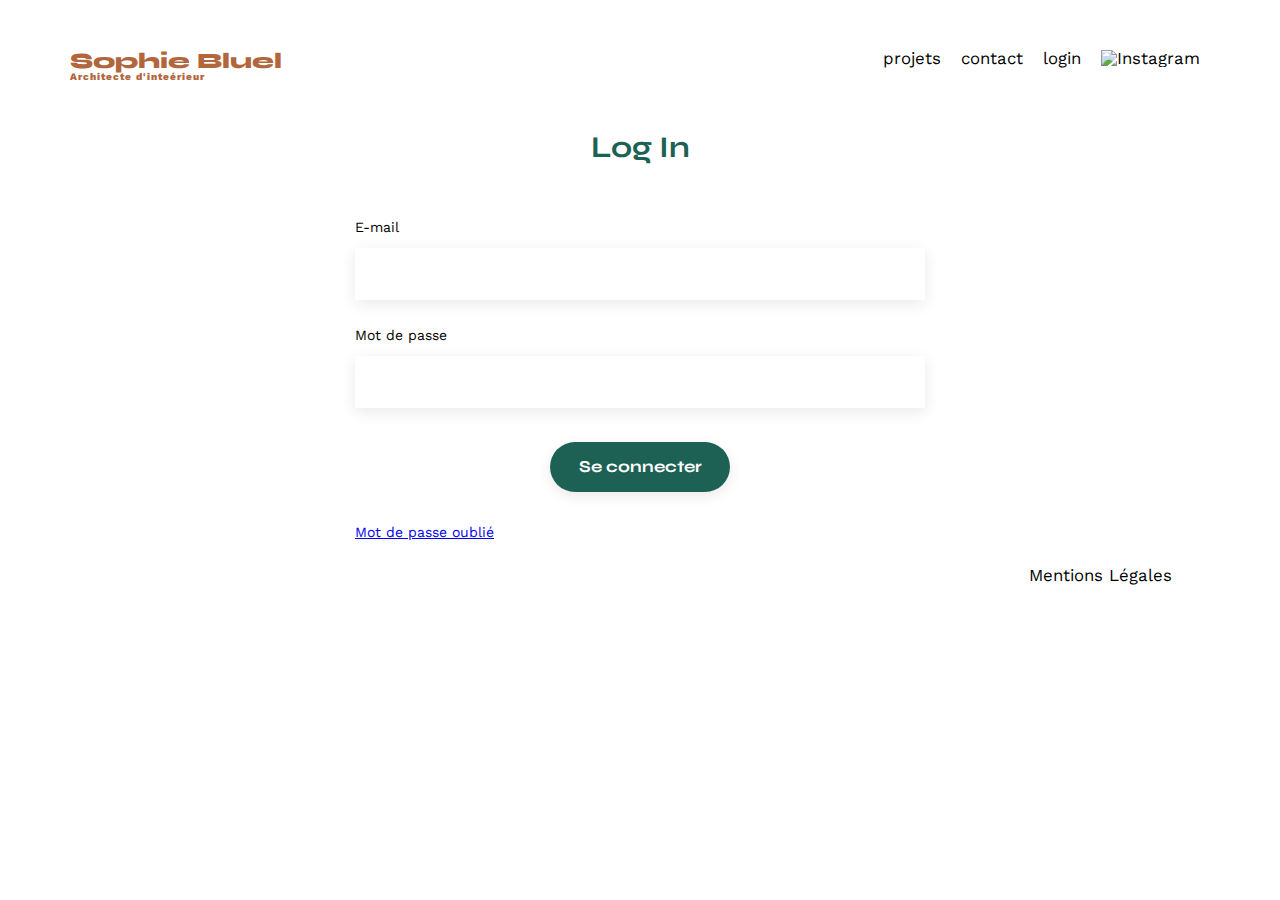
==== FrontEnd/login.html @ 958d7e05 "Login page script + filters btn styling" ====
<!DOCTYPE html>
<html lang="fr">
<head>
	<meta charset="UTF-8">
	<title>Sophie Bluel - Architecte d'intérieur</title>
	<meta name="viewport" content="width=device-width, initial-scale=1.0">
	<link rel="preconnect" href="https://fonts.googleapis.com">
	<link rel="preconnect" href="https://fonts.gstatic.com" crossorigin>
	<link href="https://fonts.googleapis.com/css2?family=Syne:wght@700;800&family=Work+Sans&display=swap" rel="stylesheet">
	<meta name="description" content="">
	<link rel="stylesheet" href="./assets/style.css">
</head>
<body>
<header>
	<h1>Sophie Bluel <span>Architecte d'inteérieur</span></h1>
	<nav>
		<ul>
			<li>projets</li>
			<li>contact</li>
			<li>login</li>
			<li><img src="./assets/icons/instagram.png" alt="Instagram"></li>
		</ul>
	</nav>
</header>
<main>
    <section id="contact">
        <h2>Log In</h2>
        <form id="login-form">
            <label for="email">E-mail</label>
            <input type="email" name="email" id="user-email">
            <label for="password">Mot de passe</label>
            <input type="password" name="password" id="user-password">
            <input type="submit" value="Se connecter" id="login-btn">
            <a href="#" class="">Mot de passe oublié</a>
        </form>
    </section>
</main>
<footer>
	<nav>
		<ul>
			<li>Mentions Légales</li>
		</ul>
	</nav>
</footer>
<script src="./assets/login.js"></script>
</body>
</html>
---- FrontEnd/assets/style.css ----
/* http://meyerweb.com/eric/tools/css/reset/
   v2.0 | 20110126
   License: none (public domain)
*/

html, body, div, span, applet, object, iframe,
h1, h2, h3, h4, h5, h6, p, blockquote, pre,
a, abbr, acronym, address, big, cite, code,
del, dfn, em, img, ins, kbd, q, s, samp,
small, strike, strong, sub, sup, tt, var,
b, u, i, center,
dl, dt, dd, ol, ul, li,
fieldset, form, label, legend,
table, caption, tbody, tfoot, thead, tr, th, td,
article, aside, canvas, details, embed,
figure, figcaption, footer, header, hgroup,
menu, nav, output, ruby, section, summary,
time, mark, audio, video {
	margin: 0;
	padding: 0;
	border: 0;
	font-size: 100%;
	font: inherit;
	vertical-align: baseline;
}
/* HTML5 display-role reset for older browsers */
article, aside, details, figcaption, figure,
footer, header, hgroup, menu, nav, section {
	display: block;
}
body {
	line-height: 1;
}
ol, ul {
	list-style: none;
}
blockquote, q {
	quotes: none;
}
blockquote:before, blockquote:after,
q:before, q:after {
	content: '';
	content: none;
}
table {
	border-collapse: collapse;
	border-spacing: 0;
}
/** end reset css**/
body {
	max-width: 1140px;
	margin:auto;
	font-family: 'Work Sans' ;
	font-size: 14px;
}
header {
	display: flex;
	justify-content: space-between;
	margin: 50px 0
}
section {
	margin: 50px 0
}

h1{
	display: flex;
	flex-direction: column;
	font-family: 'Syne';
	font-size: 22px;
	font-weight: 800;
	color: #B1663C
}

h1 > span {
	font-family: 'Work Sans';
	font-size:10px;
	letter-spacing: 0.1em;
;
}

h2{
	font-family: 'Syne';
	font-weight: 700;
	font-size: 30px;
	color: #1D6154
}
nav ul {
	display: flex;
	align-items: center;
	list-style-type: none;

}
nav li {
	padding: 0 10px;
	font-size: 1.2em;
}

li:hover {
	color: #B1663C;
}
#introduction {
	display: flex;
	align-items: center;
}
#introduction figure {
	flex: 1
}
#introduction img {
	display: block;
	margin: auto;
	width: 80%;
}

#introduction article {
	flex: 1
}
#introduction h2 {
	margin-bottom: 1em;
}

#introduction p {
	margin-bottom: 0.5em;
}
#portfolio h2 {
	text-align: center;
	margin-bottom: 1em;
}
.gallery {
	width: 100%;
	display: grid;
	grid-template-columns: 1fr 1fr 1fr;
	grid-column-gap: 20px;
	grid-row-gap: 20px;
}

.gallery img {
	width: 100%;

}
#contact {
	width: 50%;
margin: auto;
}
#contact > * {
	text-align: center;

}
#contact h2{
	margin-bottom: 20px;
}
#contact form {
	text-align: left;
	margin-top:30px;
	display: flex;
	flex-direction: column;
}

#contact input {
	height: 50px;
	font-size: 1.2em;
	border: none;
	box-shadow: 0px 4px 14px rgba(0, 0, 0, 0.09);
}
#contact label {
	margin: 2em 0 1em 0;
}
#contact textarea {
	border: none;
	box-shadow: 0px 4px 14px rgba(0, 0, 0, 0.09);
}

input[type="submit"], .filter-btn{
	font-family: 'Syne';
	font-weight: 700;
	color: white;
	background-color: #1D6154;
	text-align: center;
	border-radius: 60px;
}

.filters-list{
	display: flex;
	gap:10px;
	justify-content: center;
	margin:51px 0;
	
}
.filter-btn{
	padding:9px 30px;
}

input[type="submit"]{
	margin : 2em auto;
	width: 180px;
}

footer nav ul {
	display: flex;
	justify-content: flex-end;
	margin: 2em
}
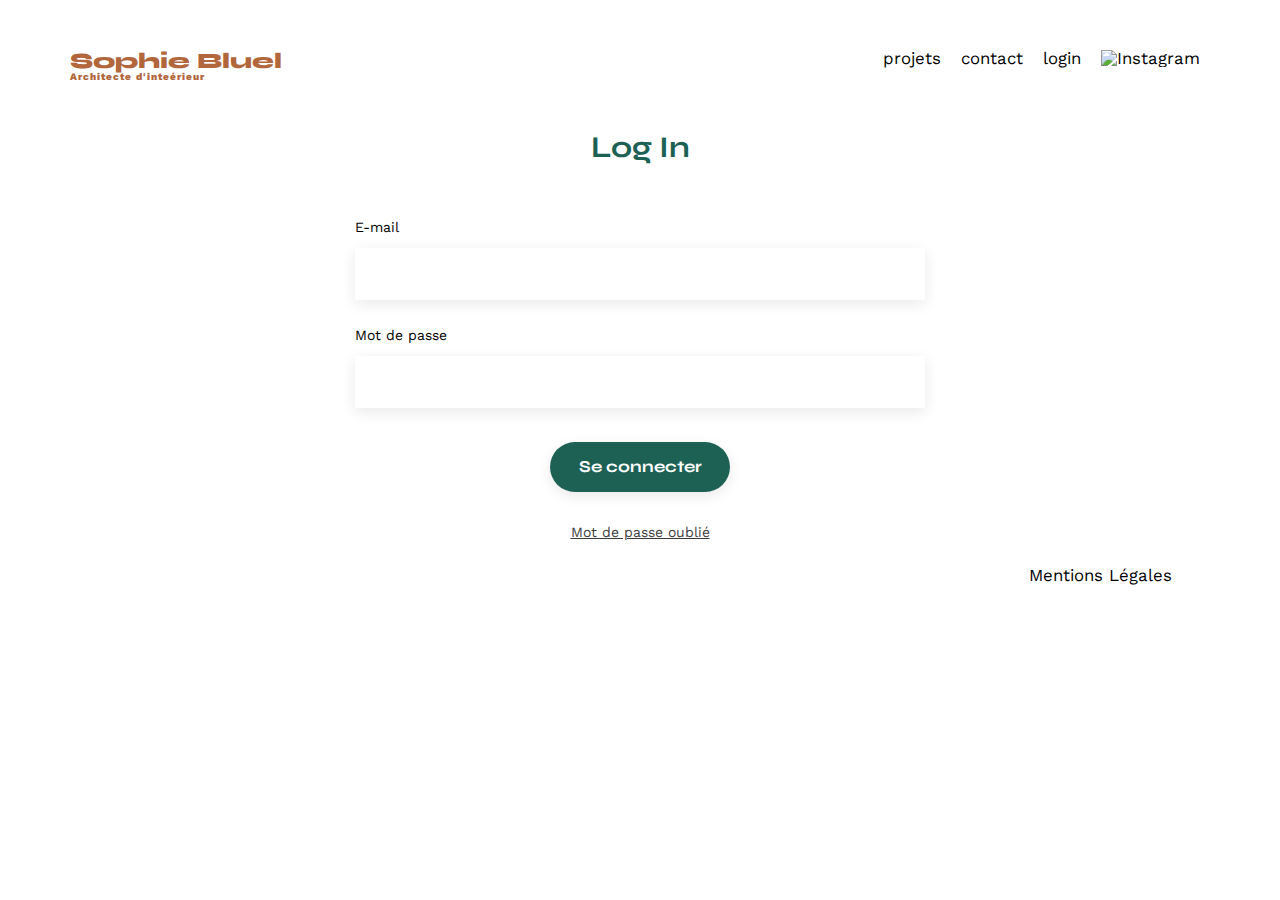
==== commit a88e1bb0: "Added edit bar + modal script + some css edits" ====
--- a/FrontEnd/login.html
+++ b/FrontEnd/login.html
@@ -25,13 +25,13 @@
 <main>
     <section id="contact">
         <h2>Log In</h2>
-        <form id="login-form">
+        <form id="login-form" action="index.html">
             <label for="email">E-mail</label>
             <input type="email" name="email" id="user-email">
             <label for="password">Mot de passe</label>
             <input type="password" name="password" id="user-password">
             <input type="submit" value="Se connecter" id="login-btn">
-            <a href="#" class="">Mot de passe oublié</a>
+            <a href="#" class="underlined-link">Mot de passe oublié</a>
         </form>
     </section>
 </main>
--- a/FrontEnd/assets/style.css
+++ b/FrontEnd/assets/style.css
@@ -169,13 +169,12 @@
 	box-shadow: 0px 4px 14px rgba(0, 0, 0, 0.09);
 }
 
-input[type="submit"], .filter-btn{
+input[type="submit"], .active-btn, .filter-btn{
 	font-family: 'Syne';
 	font-weight: 700;
-	color: white;
-	background-color: #1D6154;
 	text-align: center;
 	border-radius: 60px;
+	border:1px solid #1D6154;
 }
 
 .filters-list{
@@ -187,6 +186,14 @@
 }
 .filter-btn{
 	padding:9px 30px;
+	background-color: #fff;
+	color:#1D6154;
+	border-color:#1D6154;
+}
+
+input[type="submit"], .active-btn{
+	color: white;
+	background-color: #1D6154;
 }
 
 input[type="submit"]{
@@ -200,3 +207,75 @@
 	margin: 2em
 }
 
+.underlined-link{
+	color:#3D3D3D;
+	font-size:14px;
+	text-align: center;
+}
+
+.underlined-link:hover{
+	color:#B1663C;
+}
+
+.hidden{
+	display: none;
+}
+
+.visible{
+	display: flex;
+}
+
+#edit-bar{
+	background-color: #000;
+	padding:10px 0;
+	position: fixed;
+	top:0;
+	left: 0;
+	text-align: center;
+	width: 100%;
+}
+
+#modal-btn{
+	color:#fff;
+	text-decoration: none;
+	margin-right: 21px;
+}
+
+#js-modal{
+	width: 100%;
+	height: 100%;
+	top:0;
+	left: 0;
+	right:0;
+	bottom:0; 
+	position: fixed;
+	background: rgba(0,0,0,0.8);
+	justify-content: center;
+	align-items: center;
+}
+
+.js-modal-wrapper{
+	background-color: #fff;
+	border-radius: 10px;
+	max-width: 630px;
+	width: 100%;
+	text-align: center;
+	padding:30px;
+}
+
+.js-modal-wrapper h2{
+	font-family: 'Work Sans';
+	color:#000;
+	font-weight: 500;
+	font-size: 26px;
+}
+
+.js-modal-buttons{
+	display: flex;
+	justify-content: space-between;
+}
+
+#js-modal-close{
+	cursor:pointer;
+	font-size:12px;
+}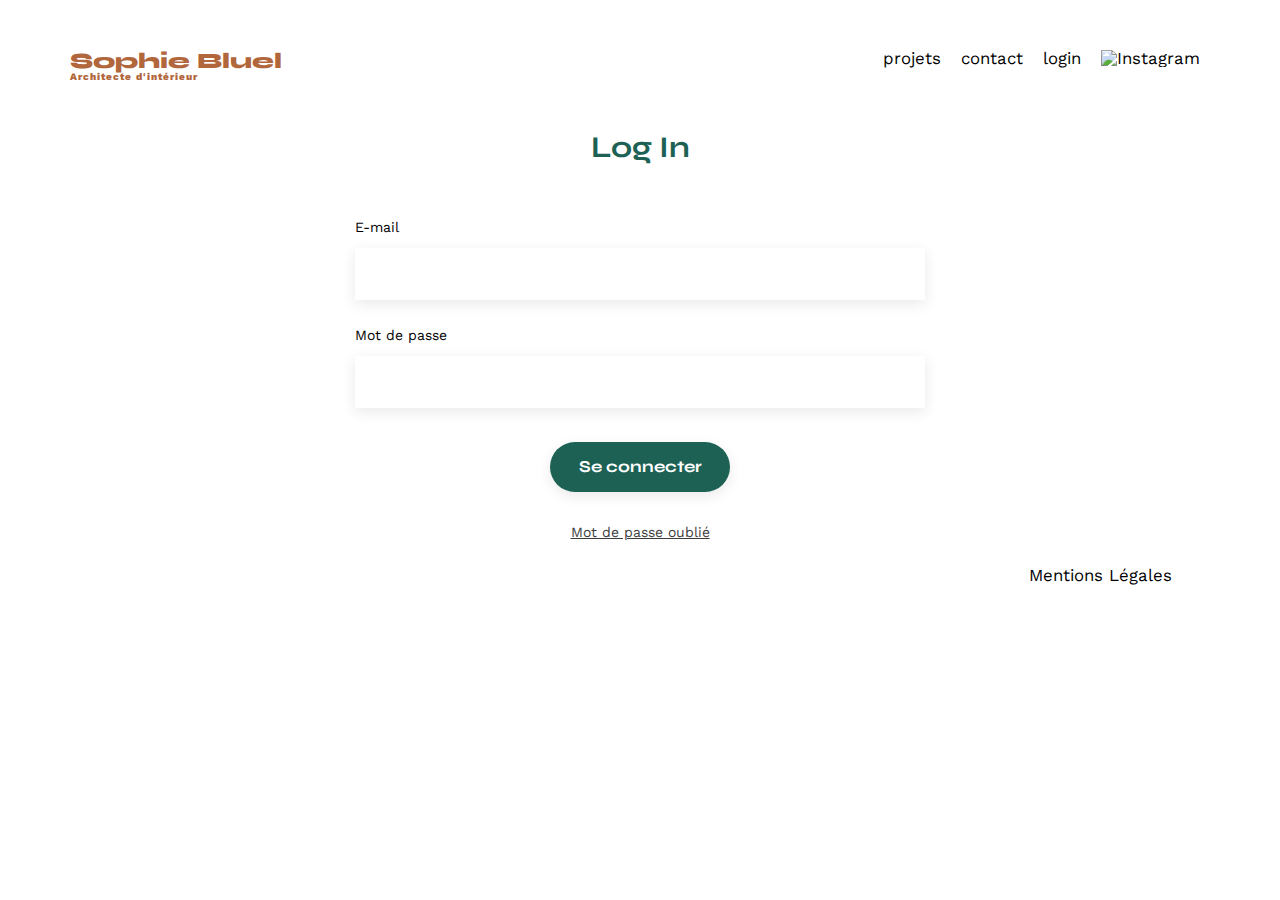
==== commit 1fe29503: "Edited logout button + modal script + CSS styling" ====
--- a/FrontEnd/login.html
+++ b/FrontEnd/login.html
@@ -12,7 +12,7 @@
 </head>
 <body>
 <header>
-	<h1>Sophie Bluel <span>Architecte d'inteérieur</span></h1>
+	<h1>Sophie Bluel <span>Architecte d'intérieur</span></h1>
 	<nav>
 		<ul>
 			<li>projets</li>
--- a/FrontEnd/assets/style.css
+++ b/FrontEnd/assets/style.css
@@ -123,7 +123,6 @@
 }
 #portfolio h2 {
 	text-align: center;
-	margin-bottom: 1em;
 }
 .gallery {
 	width: 100%;
@@ -235,12 +234,25 @@
 	width: 100%;
 }
 
-#modal-btn{
+.edit-btn{
+	background: none;
+	border: none;
+	padding: 0;
+	font: inherit;
+	cursor: pointer;
+	outline: inherit;
 	color:#fff;
 	text-decoration: none;
 	margin-right: 21px;
 }
 
+.edit-btn-alt{
+	color:#000;
+}
+
+
+
+/** Modal styling **/
 #js-modal{
 	width: 100%;
 	height: 100%;
@@ -252,6 +264,7 @@
 	background: rgba(0,0,0,0.8);
 	justify-content: center;
 	align-items: center;
+	animation:fadeIn 250ms ease-in-out;
 }
 
 .js-modal-wrapper{
@@ -268,14 +281,34 @@
 	color:#000;
 	font-weight: 500;
 	font-size: 26px;
+	margin-bottom: 46px;
 }
 
 .js-modal-buttons{
 	display: flex;
-	justify-content: space-between;
+	justify-content: flex-end;
 }
 
 #js-modal-close{
 	cursor:pointer;
-	font-size:12px;
+	font-size:20px;
+}
+
+.modal-hidden{
+	display: none;
+}
+
+
+/** Reusable CSS classes **/
+.d-flex{
+	display: flex;
+}
+
+.flex-center{
+	align-items:center;
+	justify-content: center;
+}
+
+i.fa-pen-to-square{
+	margin-right:8px;
 }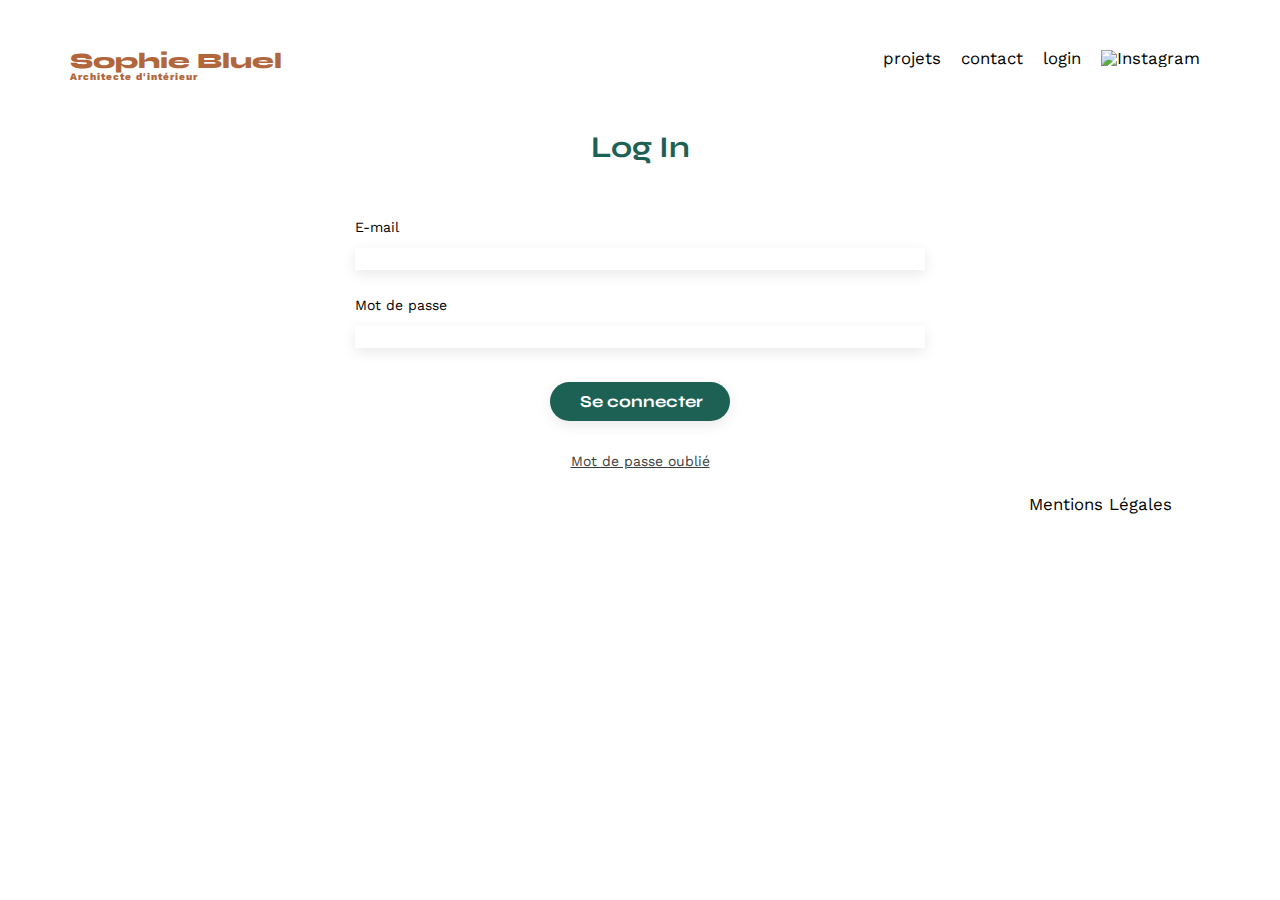
==== commit ee562688: "Initialized SASS and made new files" ====
--- a/FrontEnd/login.html
+++ b/FrontEnd/login.html
@@ -8,7 +8,7 @@
 	<link rel="preconnect" href="https://fonts.gstatic.com" crossorigin>
 	<link href="https://fonts.googleapis.com/css2?family=Syne:wght@700;800&family=Work+Sans&display=swap" rel="stylesheet">
 	<meta name="description" content="">
-	<link rel="stylesheet" href="./assets/style.css">
+	<link rel="stylesheet" href="./assets/main.css">
 </head>
 <body>
 <header>
@@ -30,6 +30,7 @@
             <input type="email" name="email" id="user-email">
             <label for="password">Mot de passe</label>
             <input type="password" name="password" id="user-password">
+			<p id="login-feedback"></p>
             <input type="submit" value="Se connecter" id="login-btn">
             <a href="#" class="underlined-link">Mot de passe oublié</a>
         </form>
--- a/FrontEnd/assets/main.css
+++ b/FrontEnd/assets/main.css
@@ -0,0 +1,383 @@
+/* http://meyerweb.com/eric/tools/css/reset/
+   v2.0 | 20110126
+   License: none (public domain)
+*/
+html, body, div, span, applet, object, iframe,
+h1, h2, h3, h4, h5, h6, p, blockquote, pre,
+a, abbr, acronym, address, big, cite, code,
+del, dfn, em, img, ins, kbd, q, s, samp,
+small, strike, strong, sub, sup, tt, var,
+b, u, i, center,
+dl, dt, dd, ol, ul, li,
+fieldset, form, label, legend,
+table, caption, tbody, tfoot, thead, tr, th, td,
+article, aside, canvas, details, embed,
+figure, figcaption, footer, header, hgroup,
+menu, nav, output, ruby, section, summary,
+time, mark, audio, video {
+  margin: 0;
+  padding: 0;
+  border: 0;
+  font-size: 100%;
+  font: inherit;
+  vertical-align: baseline;
+}
+
+/* HTML5 display-role reset for older browsers */
+article, aside, details, figcaption, figure,
+footer, header, hgroup, menu, nav, section {
+  display: block;
+}
+
+body {
+  line-height: 1;
+}
+
+ol, ul {
+  list-style: none;
+}
+
+blockquote, q {
+  quotes: none;
+}
+
+blockquote:before, blockquote:after,
+q:before, q:after {
+  content: "";
+  content: none;
+}
+
+table {
+  border-collapse: collapse;
+  border-spacing: 0;
+}
+
+/** end reset css**/
+/* Color variables */
+/* Other variables */
+/* Function to convert into Rem units */
+body {
+  max-width: 71.25rem;
+  margin: auto;
+  font-family: "Work Sans";
+  font-size: 0.875rem;
+}
+
+section {
+  margin: 3.125rem 0;
+}
+
+.hidden {
+  display: none;
+}
+
+.visible {
+  display: flex;
+}
+
+/** Reusable CSS classes **/
+.d-flex {
+  display: flex;
+}
+
+.flex-center {
+  align-items: center;
+  justify-content: center;
+}
+
+h1 {
+  display: flex;
+  flex-direction: column;
+  font-family: "Syne", sans-serif;
+  font-size: 1.375rem;
+  font-weight: 800;
+  color: #B1663C;
+}
+h1 > span {
+  font-family: "Work Sans", sans-serif;
+  font-size: 0.625rem;
+  letter-spacing: 0.1em;
+}
+
+h2 {
+  font-family: "Syne", sans-serif;
+  font-weight: 700;
+  font-size: 1.875rem;
+  color: #1D6154;
+}
+
+input[type=submit], .btn, .active-btn, .filter-btn {
+  font-family: "Syne", sans-serif;
+  font-weight: 700;
+  text-align: center;
+  border-radius: 3.75rem;
+  border: 1px solid #1D6154;
+  text-decoration: none;
+  padding: 0.5625rem 1.875rem;
+}
+
+.filters-list {
+  display: flex;
+  gap: 0.625rem;
+  justify-content: center;
+  margin: 3.1875rem 0;
+}
+
+.filter-btn {
+  background-color: #FFF;
+  color: #1D6154;
+  border-color: #1D6154;
+}
+
+input[type=submit], .active-btn {
+  color: #FFF;
+  background-color: #1D6154;
+}
+
+input[type=submit] {
+  margin: 2em auto;
+  width: 11.25rem;
+}
+
+.w-btn {
+  background-color: #FFF;
+  color: #000;
+  padding: 0.6875rem 1.4375rem;
+  display: inline-block;
+  border-color: #FFF;
+  font-family: "Work Sans";
+}
+
+.underlined-link {
+  color: #3D3D3D;
+  font-size: 0.875rem;
+  text-align: center;
+  display: block;
+}
+.underlined-link:hover {
+  color: #B1663C;
+}
+
+.colored-link {
+  color: #B1663C;
+  text-decoration: none;
+  font-size: 0.875rem;
+  text-align: center;
+  margin-top: 1.4375rem;
+  display: block;
+}
+
+.edit-btn {
+  background: none;
+  border: none;
+  padding: 0;
+  font: inherit;
+  cursor: pointer;
+  outline: inherit;
+  color: #FFF;
+  text-decoration: none;
+  margin-right: 1.3125rem;
+}
+
+.edit-btn-alt {
+  color: #000;
+}
+
+.delete-btn {
+  background-color: #000;
+  padding: 0.25rem;
+  border-radius: 0.125rem;
+  position: absolute;
+  top: 0.625rem;
+  right: 0.625rem;
+  color: #FFF;
+  border: none;
+}
+
+@keyframes fadeIn {
+  0% {
+    opacity: 0;
+  }
+  100% {
+    opacity: 1;
+  }
+}
+@keyframes slideInTop {
+  0% {
+    transform: translateY(-50%);
+  }
+  100% {
+    transform: translateY(0);
+  }
+}
+/** Modal styling **/
+#js-modal {
+  width: 100%;
+  height: 100%;
+  top: 0;
+  left: 0;
+  right: 0;
+  bottom: 0;
+  position: fixed;
+  background: rgba(0, 0, 0, 0.8);
+  justify-content: center;
+  align-items: center;
+  animation: fadeIn 300ms ease-in-out;
+}
+
+.js-modal-wrapper {
+  background-color: #fff;
+  border-radius: 10px;
+  max-width: 630px;
+  width: 100%;
+  text-align: center;
+  padding: 30px;
+}
+
+.js-modal-wrapper h2 {
+  font-family: "Work Sans";
+  color: #000;
+  font-weight: 500;
+  font-size: 26px;
+}
+
+.js-modal-buttons {
+  display: flex;
+  justify-content: flex-end;
+}
+
+#js-modal-close {
+  cursor: pointer;
+  font-size: 20px;
+}
+
+.modal-hidden {
+  display: none;
+}
+
+#js-modal-gallery {
+  display: grid;
+  grid-template-columns: repeat(5, 1fr);
+  gap: 10px;
+  margin: 46px 0;
+}
+
+#js-modal-gallery figure {
+  position: relative;
+}
+
+#js-modal-gallery img {
+  max-width: 100%;
+}
+
+#js-modal-form {
+  display: none;
+}
+
+header {
+  display: flex;
+  justify-content: space-between;
+  margin: 3.125rem 0;
+}
+
+nav ul {
+  display: flex;
+  align-items: center;
+  list-style-type: none;
+}
+
+nav li {
+  padding: 0 10px;
+  font-size: 1.2em;
+}
+
+li:hover {
+  color: #B1663C;
+}
+
+#edit-bar {
+  background-color: #000;
+  padding: 0.625rem 0;
+  position: fixed;
+  top: 0;
+  left: 0;
+  text-align: center;
+  width: 100%;
+}
+
+footer nav ul {
+  display: flex;
+  justify-content: flex-end;
+  margin: 2em;
+}
+
+#introduction {
+  display: flex;
+  align-items: center;
+}
+#introduction figure {
+  flex: 1;
+}
+#introduction img {
+  display: block;
+  margin: auto;
+  width: 80%;
+}
+#introduction article {
+  flex: 1;
+}
+#introduction h2 {
+  margin-bottom: 1em;
+}
+#introduction p {
+  margin-bottom: 0.5em;
+}
+
+.gallery {
+  width: 100%;
+  display: grid;
+  grid-template-columns: 1fr 1fr 1fr;
+  grid-column-gap: 1.25rem;
+  grid-row-gap: 1.25rem;
+  margin-top: 5.6875rem;
+}
+.gallery img {
+  width: 100%;
+}
+
+#portfolio h2 {
+  text-align: center;
+}
+
+#contact {
+  width: 50%;
+  margin: auto;
+}
+#contact > * {
+  text-align: center;
+}
+#contact h2 {
+  margin-bottom: 20px;
+}
+#contact form {
+  text-align: left;
+  margin-top: 30px;
+  display: flex;
+  flex-direction: column;
+}
+#contact input {
+  font-size: 1.2em;
+  border: none;
+  box-shadow: 0px 4px 14px rgba(0, 0, 0, 0.09);
+}
+#contact textarea {
+  border: none;
+  box-shadow: 0px 4px 14px rgba(0, 0, 0, 0.09);
+}
+#contact label {
+  margin: 2em 0 1em 0;
+}
+
+i.fa-pen-to-square {
+  margin-right: 8px;
+}/*# sourceMappingURL=main.css.map */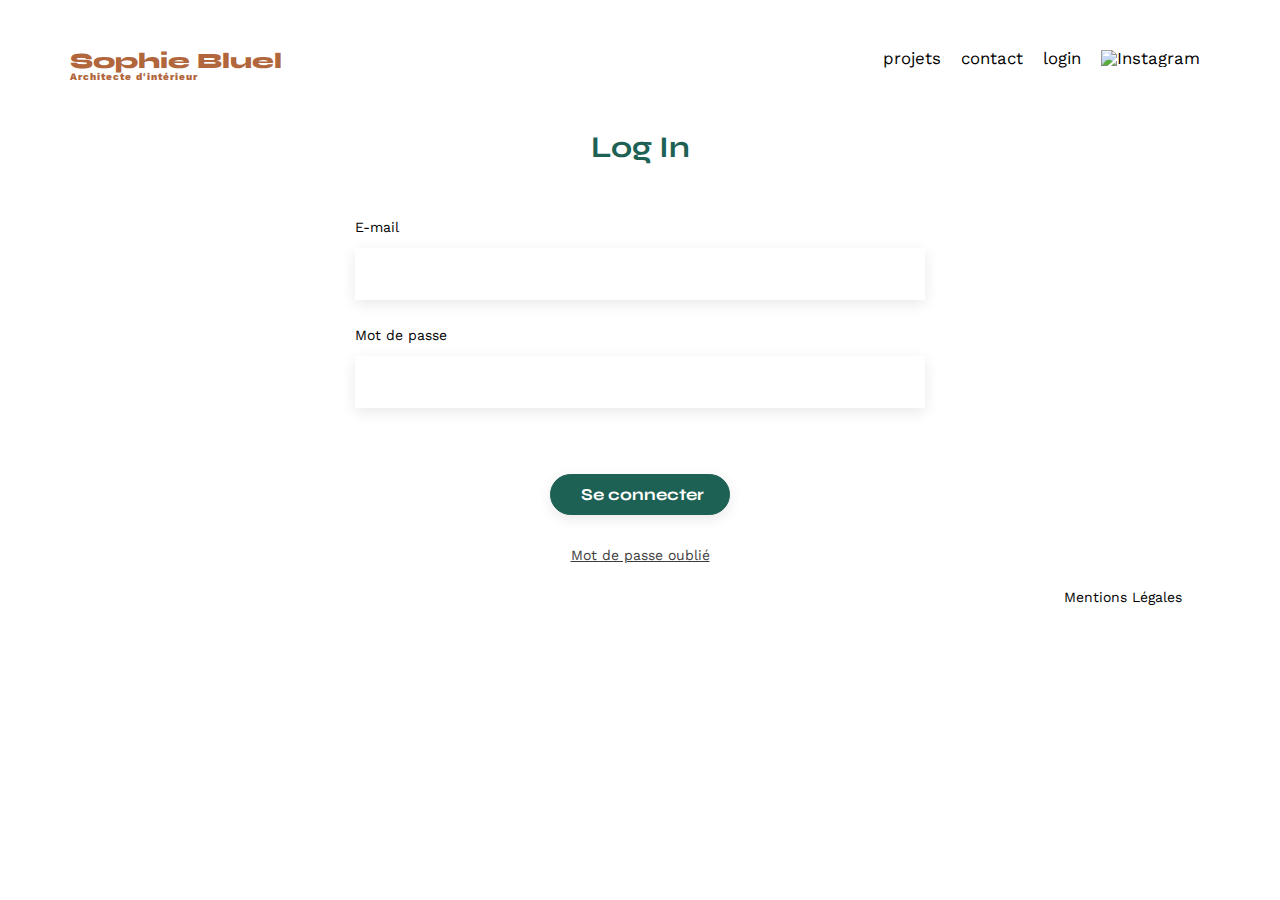
==== commit f5ff5d46: "W3C validator error fixes, SCSS styling and login validation script" ====
--- a/FrontEnd/login.html
+++ b/FrontEnd/login.html
@@ -9,6 +9,8 @@
 	<link href="https://fonts.googleapis.com/css2?family=Syne:wght@700;800&family=Work+Sans&display=swap" rel="stylesheet">
 	<meta name="description" content="">
 	<link rel="stylesheet" href="./assets/main.css">
+	<!-- Font Awesome CDN -->
+    <script src="https://kit.fontawesome.com/247f8df8c0.js" crossorigin="anonymous"></script>
 </head>
 <body>
 <header>
@@ -23,12 +25,12 @@
 	</nav>
 </header>
 <main>
-    <section id="contact">
+    <section id="login-container">
         <h2>Log In</h2>
         <form id="login-form" action="index.html">
-            <label for="email">E-mail</label>
+            <label for="user-email">E-mail</label>
             <input type="email" name="email" id="user-email">
-            <label for="password">Mot de passe</label>
+            <label for="user-password">Mot de passe</label>
             <input type="password" name="password" id="user-password">
 			<p id="login-feedback"></p>
             <input type="submit" value="Se connecter" id="login-btn">
--- a/FrontEnd/assets/main.css
+++ b/FrontEnd/assets/main.css
@@ -67,12 +67,29 @@
   margin: 3.125rem 0;
 }
 
+form {
+  text-align: left;
+  margin-top: 30px;
+  display: flex;
+  flex-direction: column;
+}
+form input, form select, form textarea {
+  font-size: 1.2em;
+  border: none;
+  box-shadow: 0px 4px 14px rgba(0, 0, 0, 0.09);
+  padding: 1rem;
+}
+form label {
+  text-align: left;
+  margin: 2em 0 1em 0;
+}
+
 .hidden {
-  display: none;
+  display: none !important;
 }
 
 .visible {
-  display: flex;
+  display: flex !important;
 }
 
 /** Reusable CSS classes **/
@@ -110,23 +127,24 @@
   font-family: "Syne", sans-serif;
   font-weight: 700;
   text-align: center;
-  border-radius: 3.75rem;
+  border-radius: 60px;
   border: 1px solid #1D6154;
   text-decoration: none;
   padding: 0.5625rem 1.875rem;
 }
 
 .filters-list {
-  display: flex;
   gap: 0.625rem;
+  margin: 3.1875rem 0;
+  display: flex;
   justify-content: center;
-  margin: 3.1875rem 0;
 }
 
 .filter-btn {
   background-color: #FFF;
   color: #1D6154;
   border-color: #1D6154;
+  cursor: pointer;
 }
 
 input[type=submit], .active-btn {
@@ -159,7 +177,7 @@
 }
 
 .colored-link {
-  color: #B1663C;
+  color: #D65353;
   text-decoration: none;
   font-size: 0.875rem;
   text-align: center;
@@ -177,21 +195,21 @@
   color: #FFF;
   text-decoration: none;
   margin-right: 1.3125rem;
+  font-size: 1rem;
 }
 
 .edit-btn-alt {
   color: #000;
 }
 
-.delete-btn {
+.delete-btn, .move-btn {
+  width: 1.5rem;
   background-color: #000;
   padding: 0.25rem;
   border-radius: 0.125rem;
-  position: absolute;
-  top: 0.625rem;
-  right: 0.625rem;
   color: #FFF;
   border: none;
+  cursor: pointer;
 }
 
 @keyframes fadeIn {
@@ -214,12 +232,10 @@
 #js-modal {
   width: 100%;
   height: 100%;
+  position: fixed;
   top: 0;
   left: 0;
-  right: 0;
-  bottom: 0;
-  position: fixed;
-  background: rgba(0, 0, 0, 0.8);
+  background: rgba(0, 0, 0, 0.4);
   justify-content: center;
   align-items: center;
   animation: fadeIn 300ms ease-in-out;
@@ -227,28 +243,37 @@
 
 .js-modal-wrapper {
   background-color: #fff;
-  border-radius: 10px;
-  max-width: 630px;
+  border-radius: 0.625rem;
+  max-width: 39.375rem;
   width: 100%;
   text-align: center;
-  padding: 30px;
-}
-
+  padding: 1.875rem;
+}
 .js-modal-wrapper h2 {
   font-family: "Work Sans";
   color: #000;
   font-weight: 500;
-  font-size: 26px;
-}
-
-.js-modal-buttons {
+  font-size: 1.625rem;
+}
+.js-modal-wrapper .js-modal-buttons {
   display: flex;
   justify-content: flex-end;
 }
-
-#js-modal-close {
+.js-modal-wrapper .js-modal-buttons button {
+  font-family: inherit; /* 1 */
+  font-size: 100%; /* 1 */
+  line-height: 1.15; /* 1 */
+  margin: 0; /* 2 */
+  background: transparent;
+  border: none;
+}
+.js-modal-wrapper #js-modal-close {
   cursor: pointer;
-  font-size: 20px;
+  font-size: 1.25rem;
+}
+.js-modal-wrapper .js-modal-cta {
+  padding-top: 2.375rem;
+  border-top: 1px solid #B3B3B3;
 }
 
 .modal-hidden {
@@ -258,20 +283,34 @@
 #js-modal-gallery {
   display: grid;
   grid-template-columns: repeat(5, 1fr);
-  gap: 10px;
-  margin: 46px 0;
-}
-
+  gap: 0.625rem;
+  margin: 2.875rem 0;
+}
 #js-modal-gallery figure {
   position: relative;
-}
-
+  text-align: left;
+}
 #js-modal-gallery img {
   max-width: 100%;
 }
 
 #js-modal-form {
   display: none;
+  flex-direction: column;
+}
+
+.js-modal-gallery-btn {
+  position: absolute;
+  top: 0.625rem;
+  right: 0.625rem;
+  display: flex;
+  flex-direction: row-reverse;
+  gap: 0.25rem;
+}
+
+.file-container {
+  background-color: #E8F1F6;
+  border-radius: 0.1875rem;
 }
 
 header {
@@ -279,30 +318,38 @@
   justify-content: space-between;
   margin: 3.125rem 0;
 }
-
-nav ul {
+header nav ul {
   display: flex;
   align-items: center;
+  justify-content: center;
   list-style-type: none;
 }
-
-nav li {
-  padding: 0 10px;
+header nav ul li {
+  padding: 0 0.625rem;
   font-size: 1.2em;
 }
-
-li:hover {
+header nav ul li:hover {
   color: #B1663C;
+}
+header nav ul li img {
+  width: 1.1875rem;
+}
+header nav ul li a {
+  text-decoration: none;
+}
+header nav ul li a:visited {
+  color: #000;
 }
 
 #edit-bar {
   background-color: #000;
   padding: 0.625rem 0;
+  text-align: center;
+  width: 100%;
   position: fixed;
   top: 0;
   left: 0;
-  text-align: center;
-  width: 100%;
+  z-index: 1;
 }
 
 footer nav ul {
@@ -348,6 +395,9 @@
 #portfolio h2 {
   text-align: center;
 }
+#portfolio button {
+  margin-left: 1.9375rem;
+}
 
 #contact {
   width: 50%;
@@ -359,25 +409,21 @@
 #contact h2 {
   margin-bottom: 20px;
 }
-#contact form {
-  text-align: left;
-  margin-top: 30px;
-  display: flex;
-  flex-direction: column;
-}
-#contact input {
-  font-size: 1.2em;
-  border: none;
-  box-shadow: 0px 4px 14px rgba(0, 0, 0, 0.09);
-}
-#contact textarea {
-  border: none;
-  box-shadow: 0px 4px 14px rgba(0, 0, 0, 0.09);
-}
-#contact label {
-  margin: 2em 0 1em 0;
-}
 
 i.fa-pen-to-square {
   margin-right: 8px;
+}
+
+#login-container {
+  text-align: center;
+  max-width: 50%;
+  margin: auto;
+}
+#login-container #login-feedback {
+  color: red;
+  font-weight: bold;
+  margin-top: 2rem;
+}
+#login-container #login-feedback i {
+  margin-right: 0.625rem;
 }/*# sourceMappingURL=main.css.map */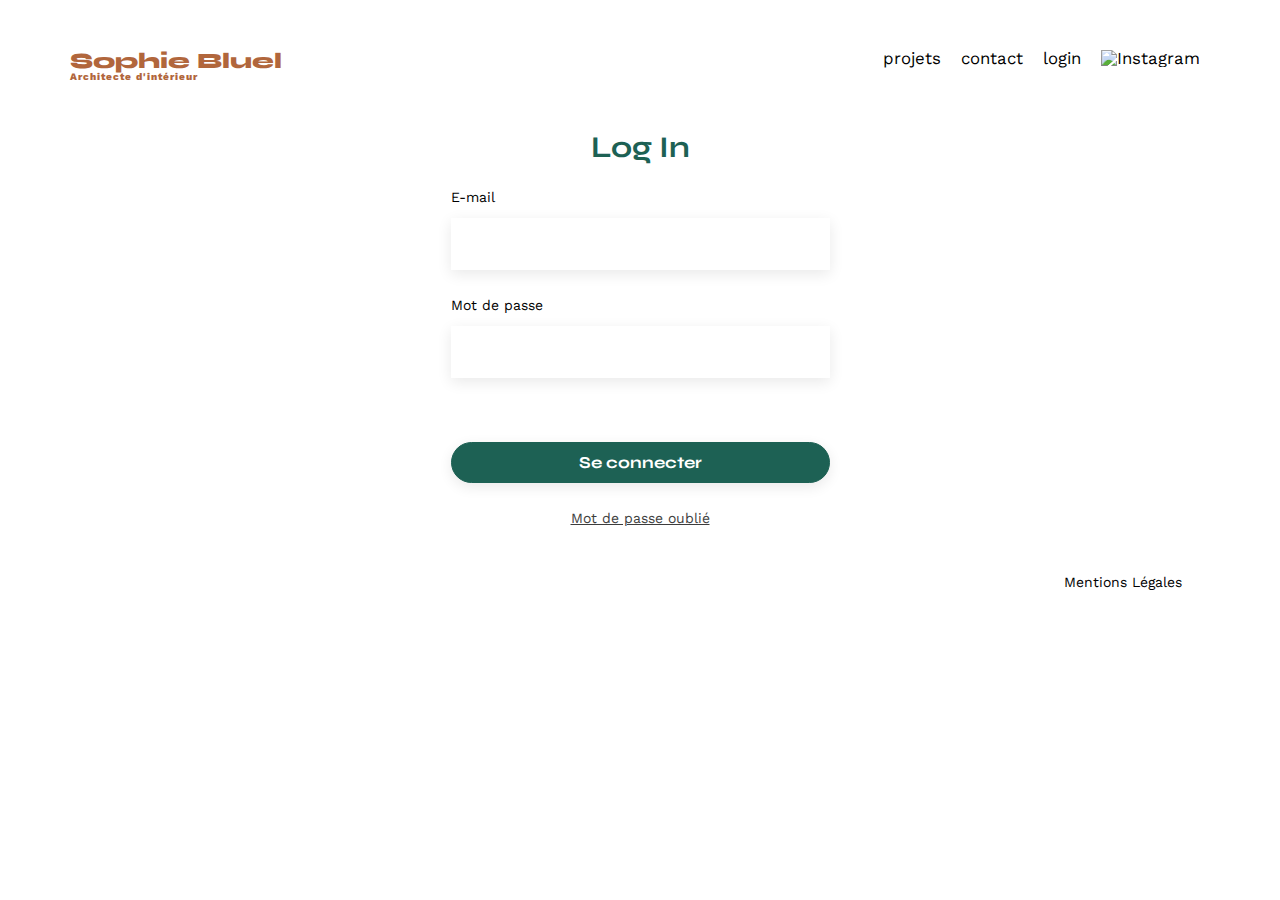
==== commit 788eb4c6: "Added delete btn confirmation alert, added placeholder option (select), CSS styling (file-upload blo" ====
--- a/FrontEnd/login.html
+++ b/FrontEnd/login.html
@@ -32,8 +32,8 @@
             <input type="email" name="email" id="user-email">
             <label for="user-password">Mot de passe</label>
             <input type="password" name="password" id="user-password">
-			<p id="login-feedback"></p>
-            <input type="submit" value="Se connecter" id="login-btn">
+			<p id="error-feedback"></p>
+            <input type="submit" value="Se connecter" id="login-btn" class="btn btn--active">
             <a href="#" class="underlined-link">Mot de passe oublié</a>
         </form>
     </section>
--- a/FrontEnd/assets/main.css
+++ b/FrontEnd/assets/main.css
@@ -84,7 +84,7 @@
   margin: 2em 0 1em 0;
 }
 
-.hidden {
+.hidden, .admin-hidden {
   display: none !important;
 }
 
@@ -100,6 +100,15 @@
 .flex-center {
   align-items: center;
   justify-content: center;
+}
+
+#error-feedback {
+  color: #AD0404;
+  font-weight: bold;
+  margin: 2rem 0;
+}
+#error-feedback i {
+  margin-right: 0.625rem;
 }
 
 h1 {
@@ -123,7 +132,7 @@
   color: #1D6154;
 }
 
-input[type=submit], .btn, .active-btn, .filter-btn {
+.btn {
   font-family: "Syne", sans-serif;
   font-weight: 700;
   text-align: center;
@@ -132,32 +141,19 @@
   text-decoration: none;
   padding: 0.5625rem 1.875rem;
 }
-
-.filters-list {
-  gap: 0.625rem;
-  margin: 3.1875rem 0;
-  display: flex;
-  justify-content: center;
-}
-
-.filter-btn {
+.btn--upload {
+  border-color: #CBD6DC;
+  background-color: #CBD6DC;
+  color: #306685;
+  font-family: "Work Sans", sans-serif;
+}
+.btn--filter {
   background-color: #FFF;
   color: #1D6154;
   border-color: #1D6154;
   cursor: pointer;
 }
-
-input[type=submit], .active-btn {
-  color: #FFF;
-  background-color: #1D6154;
-}
-
-input[type=submit] {
-  margin: 2em auto;
-  width: 11.25rem;
-}
-
-.w-btn {
+.btn--white {
   background-color: #FFF;
   color: #000;
   padding: 0.6875rem 1.4375rem;
@@ -165,44 +161,27 @@
   border-color: #FFF;
   font-family: "Work Sans";
 }
-
-.underlined-link {
-  color: #3D3D3D;
-  font-size: 0.875rem;
-  text-align: center;
-  display: block;
-}
-.underlined-link:hover {
-  color: #B1663C;
-}
-
-.colored-link {
-  color: #D65353;
-  text-decoration: none;
-  font-size: 0.875rem;
-  text-align: center;
-  margin-top: 1.4375rem;
-  display: block;
-}
-
-.edit-btn {
+.btn--disabled {
+  color: #FFF;
+  background-color: #A7A7A7;
+  border-color: #A7A7A7;
+}
+.btn--edit {
   background: none;
   border: none;
   padding: 0;
   font: inherit;
   cursor: pointer;
   outline: inherit;
-  color: #FFF;
   text-decoration: none;
   margin-right: 1.3125rem;
   font-size: 1rem;
 }
-
-.edit-btn-alt {
-  color: #000;
-}
-
-.delete-btn, .move-btn {
+.btn--active {
+  color: #FFF;
+  background-color: #1D6154;
+}
+.btn--delete, .btn--move {
   width: 1.5rem;
   background-color: #000;
   padding: 0.25rem;
@@ -210,6 +189,32 @@
   color: #FFF;
   border: none;
   cursor: pointer;
+}
+
+.filters-list {
+  gap: 0.625rem;
+  margin: 3.1875rem 0;
+  display: flex;
+  justify-content: center;
+}
+
+.underlined-link {
+  color: #3D3D3D;
+  font-size: 0.875rem;
+  text-align: center;
+  display: block;
+}
+.underlined-link:hover {
+  color: #B1663C;
+}
+
+.colored-link {
+  color: #D65353;
+  text-decoration: none;
+  font-size: 0.875rem;
+  text-align: center;
+  margin-top: 1.4375rem;
+  display: block;
 }
 
 @keyframes fadeIn {
@@ -257,7 +262,7 @@
 }
 .js-modal-wrapper .js-modal-buttons {
   display: flex;
-  justify-content: flex-end;
+  justify-content: space-between;
 }
 .js-modal-wrapper .js-modal-buttons button {
   font-family: inherit; /* 1 */
@@ -266,14 +271,25 @@
   margin: 0; /* 2 */
   background: transparent;
   border: none;
-}
-.js-modal-wrapper #js-modal-close {
   cursor: pointer;
   font-size: 1.25rem;
+}
+.js-modal-wrapper .js-modal-buttons #js-modal-return {
+  visibility: hidden;
 }
 .js-modal-wrapper .js-modal-cta {
   padding-top: 2.375rem;
   border-top: 1px solid #B3B3B3;
+  text-align: center;
+}
+.js-modal-wrapper .js-modal-cta button, .js-modal-wrapper .js-modal-cta input {
+  min-width: 14.8125rem;
+}
+
+#js-modal-edit, #js-modal-form {
+  max-width: 80%;
+  margin: 0.9375rem auto 3rem auto;
+  box-sizing: border-box;
 }
 
 .modal-hidden {
@@ -297,6 +313,7 @@
 #js-modal-form {
   display: none;
   flex-direction: column;
+  text-align: center;
 }
 
 .js-modal-gallery-btn {
@@ -311,6 +328,28 @@
 .file-container {
   background-color: #E8F1F6;
   border-radius: 0.1875rem;
+  text-align: center;
+}
+.file-container .file-upload-form {
+  display: flex;
+  align-items: center;
+  justify-content: center;
+  flex-direction: column;
+  padding: 1.75rem 0;
+}
+.file-container .file-upload-preview img {
+  width: 8.125rem;
+  height: 11.875rem;
+  -o-object-fit: cover;
+     object-fit: cover;
+}
+.file-container #file-limit {
+  font-size: 0.625rem;
+  color: #444;
+  margin-top: 0.4375rem;
+}
+.file-container #work-file {
+  display: none;
 }
 
 header {
@@ -351,6 +390,9 @@
   left: 0;
   z-index: 1;
 }
+#edit-bar .btn--edit {
+  color: #FFF;
+}
 
 footer nav ul {
   display: flex;
@@ -362,8 +404,12 @@
   display: flex;
   align-items: center;
 }
-#introduction figure {
+#introduction .introduction-image {
   flex: 1;
+}
+#introduction button {
+  margin-left: 3.5rem;
+  margin-top: 1rem;
 }
 #introduction img {
   display: block;
@@ -416,14 +462,11 @@
 
 #login-container {
   text-align: center;
-  max-width: 50%;
-  margin: auto;
-}
-#login-container #login-feedback {
-  color: red;
-  font-weight: bold;
-  margin-top: 2rem;
-}
-#login-container #login-feedback i {
-  margin-right: 0.625rem;
+}
+#login-container #login-form {
+  max-width: 23.6875rem;
+  margin: 0 auto;
+}
+#login-container #login-form .underlined-link {
+  margin-top: 1.75rem;
 }/*# sourceMappingURL=main.css.map */